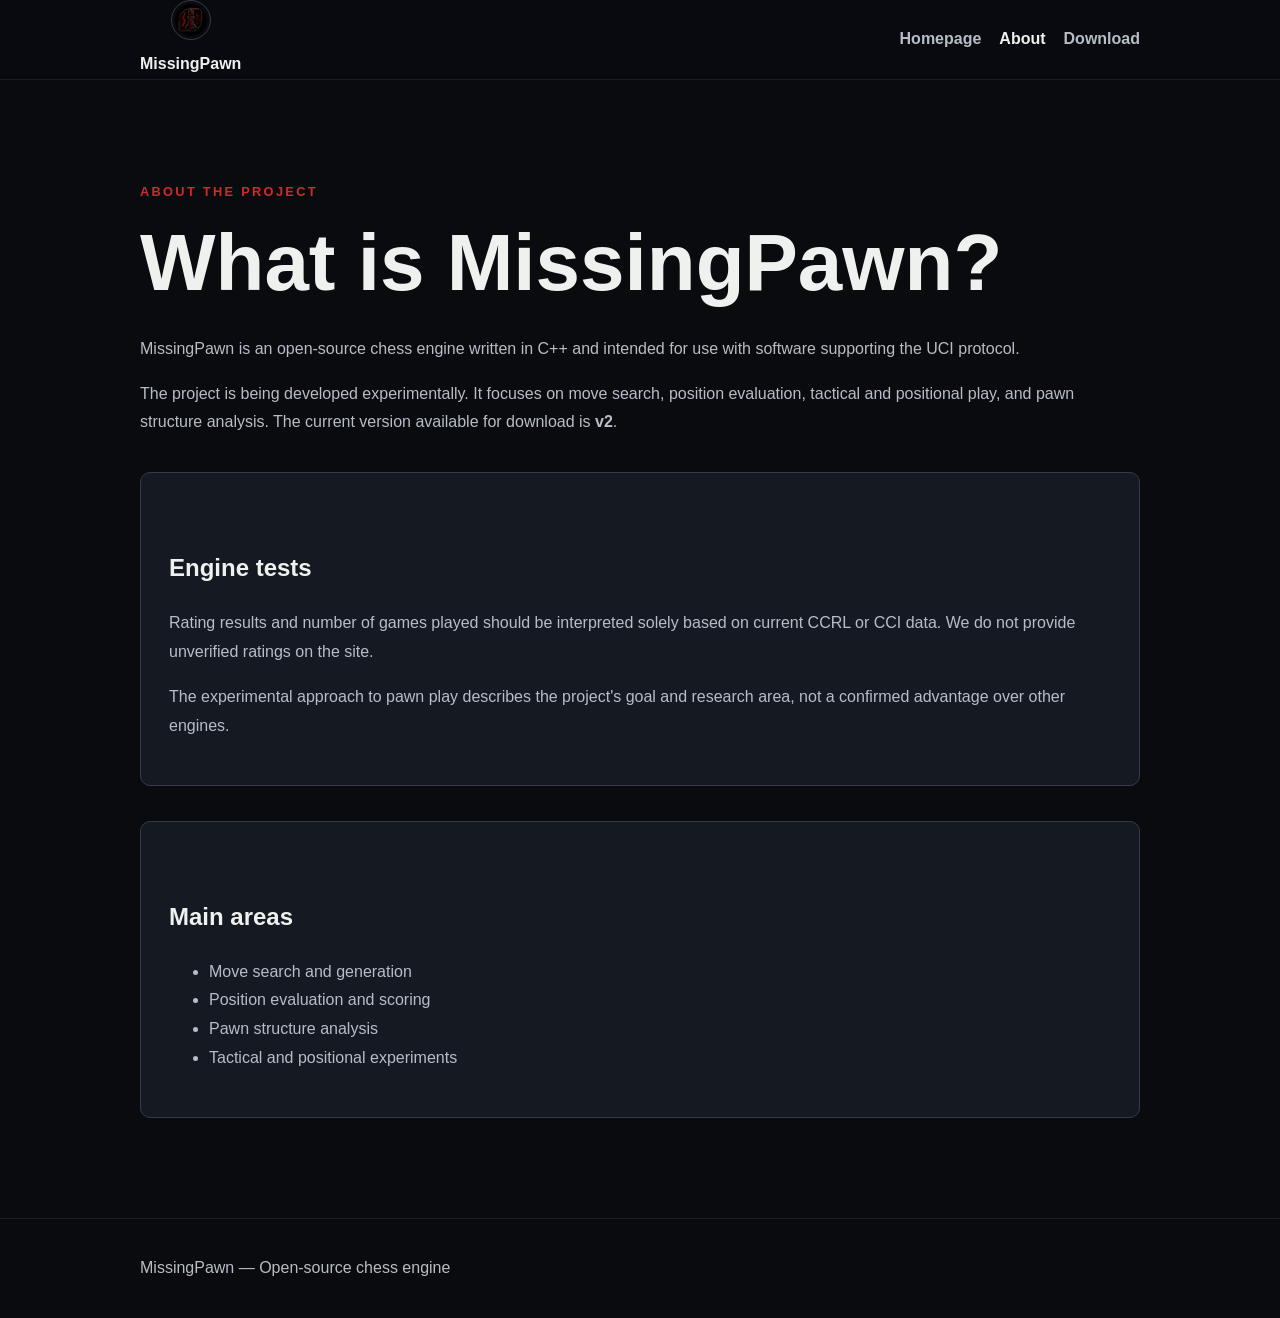
==== About.html @ ea6f80cd "fix homepage" ====
<!doctype html>
<html lang="pl">

<head>
    <meta charset="utf-8">
    <link rel="icon" href="assets/missingpawn-icon.ico" type="image/x-icon">
    <meta name="viewport" content="width=device-width,initial-scale=1">
    <meta name="description" content="About MissingPawn, an open-source UCI chess engine written in C++.">
    <link rel="canonical" href="https://missinghacker20.github.io/MissingPawn-website/About.html">
    <meta property="og:title" content="MissingPawn — About">
    <meta property="og:description" content="About the open-source MissingPawn UCI chess engine.">
    <meta property="og:url" content="https://missinghacker20.github.io/MissingPawn-website/About.html">
    <meta property="og:image" content="https://missinghacker20.github.io/MissingPawn-website/assets/missingpawn-logo.png">
    <meta property="og:type" content="website">
    <meta name="twitter:card" content="summary">
    <meta name="twitter:title" content="MissingPawn — About">
    <meta name="twitter:description" content="About the open-source MissingPawn UCI chess engine.">
    <meta name="twitter:image" content="https://missinghacker20.github.io/MissingPawn-website/assets/missingpawn-logo.png">
    <script type="application/ld+json">
        {"@context":"https://schema.org","@type":"SoftwareSourceCode","name":"MissingPawn","description":"Open-source UCI chess engine written in C++, focused on tactical pawn play.","programmingLanguage":"C++","codeRepository":"https://github.com/MissingHacker20/MissingPawn","url":"https://missinghacker20.github.io/MissingPawn-website/About.html"}
    </script>
    <title>MissingPawn — About</title>
    <style>
        :root {
            --bg: #090b0f;
            --panel: #151a22;
            --line: #353a46;
            --text: #eef1ee;
            --muted: #b7bdc7;
            --red: #d22a2a
        }

        * {
            box-sizing: border-box
        }

        body {
            margin: 0;
            background: var(--bg);
            color: var(--text);
            font: 16px/1.8 Segoe UI, Arial, sans-serif
        }

        a {
            color: inherit;
            text-decoration: none
        }

        .header {
            position: sticky;
            top: 0;
            background: #090b0fee;
            border-bottom: 1px solid #ffffff14;
            z-index: 2
        }

        .wrap {
            width: min(1000px, calc(100% - 40px));
            margin: auto
        }

        .header .wrap {
            min-height: 72px;
            display: flex;
            align-items: center;
            justify-content: space-between
        }

        .brand {
            display: flex;
            flex-direction: column;
            align-items: center;
            gap: 10px;
            font-weight: 800
        }

        .brand img {
            width: 40px;
            height: 40px;
            border: 1px solid var(--line);
            border-radius: 50%;
            padding: 3px;
            aspect-ratio: 1;
        }

        .nav {
            display: flex;
            gap: 18px;
            color: var(--muted);
            font-weight: 700
        }

        .nav a:hover,
        .nav .active {
            color: var(--text)
        }

        main {
            padding: 100px 0
        }

        .kicker {
            color: var(--red);
            font-size: .8rem;
            font-weight: 800;
            letter-spacing: .18em;
            text-transform: uppercase
        }

        h1 {
            font-size: clamp(2.8rem, 7vw, 5rem);
            line-height: 1.1;
            margin: 16px 0 28px
        }

        h2 {
            margin-top: 45px
        }

        p,
        li {
            color: var(--muted)
        }

        .panel {
            margin-top: 35px;
            padding: 28px;
            background: var(--panel);
            border: 1px solid var(--line);
            border-radius: 10px
        }

        .footer {
            padding: 35px 0;
            border-top: 1px solid #ffffff14;
            color: var(--muted)
        }

        @media(max-width:600px) {
            .nav {
                gap: 8px;
                font-size: .85rem
            }
        }
    </style>
</head>

<body>
    <header class="header">
        <div class="wrap"><a class="brand" href="./"><img
                    src="assets/missingpawn-logo.png" width="1024" height="1024" alt="Logo MissingPawn"><span>MissingPawn</span></a>
            <nav class="nav"><a href="./">Homepage</a><a class="active"
                    href="About.html">About</a><a href="Downland.html">Download</a></nav>
        </div>
    </header>
    <main class="wrap">
        <div class="kicker">About the project</div>
        <h1>What is MissingPawn?</h1>
        <p>MissingPawn is an open-source chess engine written in C++ and intended for use with software
            supporting the UCI protocol.</p>
        <p>The project is being developed experimentally. It focuses on move search, position evaluation,
            tactical and positional play, and pawn structure analysis. The current version available for download is <strong>v2</strong>.</p>
        <section class="panel">
            <h2>Engine tests</h2>
            <p>Rating results and number of games played should be interpreted solely based on current CCRL or CCI data. We do not provide unverified ratings on the site.</p>
            <p>The experimental approach to pawn play describes the project's goal and research area, not a confirmed advantage over other engines.</p>
        </section>
        <section class="panel">
            <h2>Main areas</h2>
            <ul>
                <li>Move search and generation</li>
                <li>Position evaluation and scoring</li>
                <li>Pawn structure analysis</li>
                <li>Tactical and positional experiments</li>
            </ul>
        </section>
    </main>
    <footer class="footer">
        <div class="wrap">MissingPawn — Open-source chess engine</div>
    </footer>
</body>

</html>
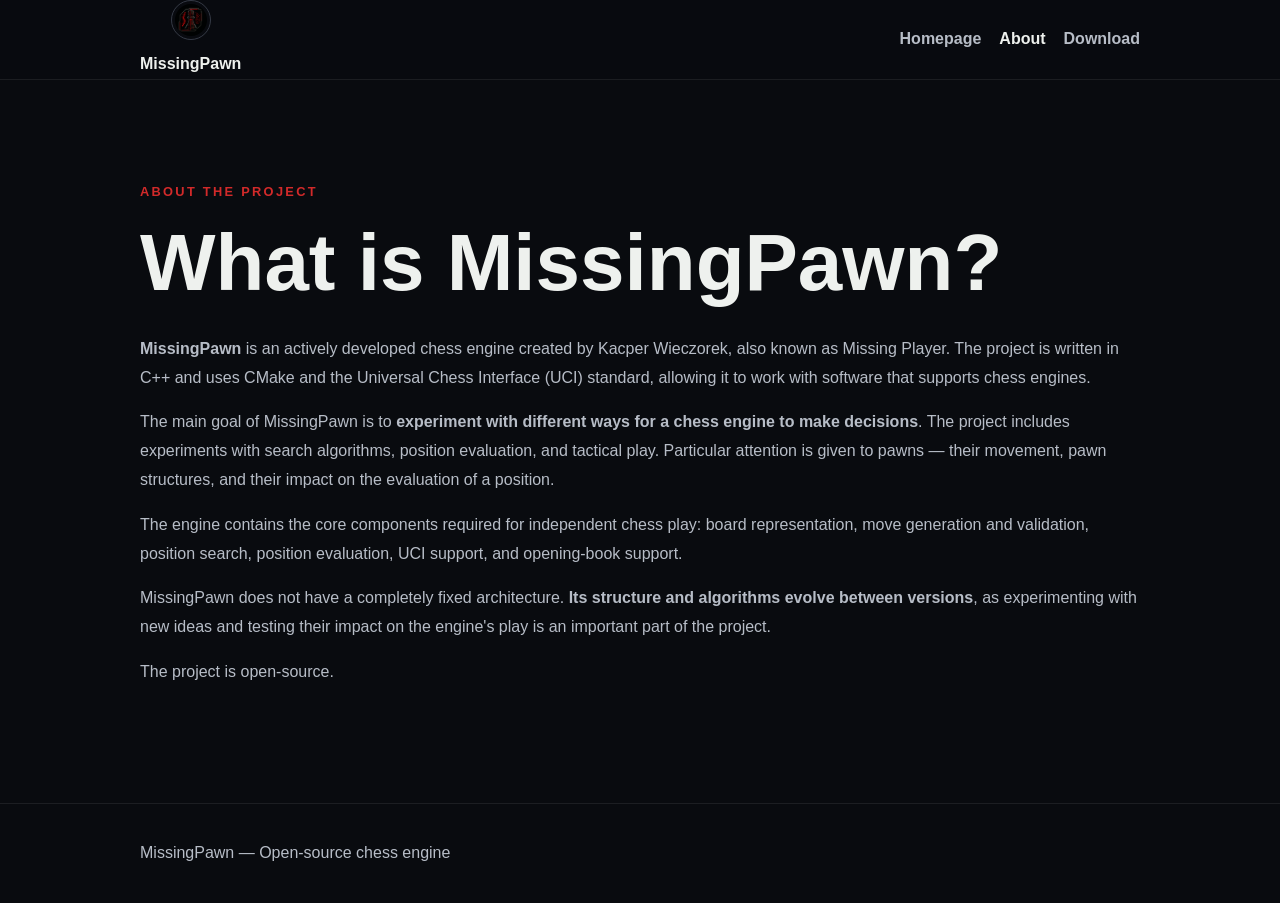
==== commit 5ec64301: "new info" ====
--- a/About.html
+++ b/About.html
@@ -154,26 +154,13 @@
         </div>
     </header>
     <main class="wrap">
-        <div class="kicker">About the project</div>
-        <h1>What is MissingPawn?</h1>
-        <p>MissingPawn is an open-source chess engine written in C++ and intended for use with software
-            supporting the UCI protocol.</p>
-        <p>The project is being developed experimentally. It focuses on move search, position evaluation,
-            tactical and positional play, and pawn structure analysis. The current version available for download is <strong>v2</strong>.</p>
-        <section class="panel">
-            <h2>Engine tests</h2>
-            <p>Rating results and number of games played should be interpreted solely based on current CCRL or CCI data. We do not provide unverified ratings on the site.</p>
-            <p>The experimental approach to pawn play describes the project's goal and research area, not a confirmed advantage over other engines.</p>
-        </section>
-        <section class="panel">
-            <h2>Main areas</h2>
-            <ul>
-                <li>Move search and generation</li>
-                <li>Position evaluation and scoring</li>
-                <li>Pawn structure analysis</li>
-                <li>Tactical and positional experiments</li>
-            </ul>
-        </section>
+<div class="kicker">About the project</div>
+    <h1>What is MissingPawn?</h1>
+    <p><strong>MissingPawn</strong> is an actively developed chess engine created by Kacper Wieczorek, also known as Missing Player. The project is written in C++ and uses CMake and the Universal Chess Interface (UCI) standard, allowing it to work with software that supports chess engines.</p>
+    <p>The main goal of MissingPawn is to <strong>experiment with different ways for a chess engine to make decisions</strong>. The project includes experiments with search algorithms, position evaluation, and tactical play. Particular attention is given to pawns — their movement, pawn structures, and their impact on the evaluation of a position.</p>
+    <p>The engine contains the core components required for independent chess play: board representation, move generation and validation, position search, position evaluation, UCI support, and opening-book support.</p>
+    <p>MissingPawn does not have a completely fixed architecture. <strong>Its structure and algorithms evolve between versions</strong>, as experimenting with new ideas and testing their impact on the engine's play is an important part of the project.</p>
+    <p>The project is open-source.</p>
     </main>
     <footer class="footer">
         <div class="wrap">MissingPawn — Open-source chess engine</div>
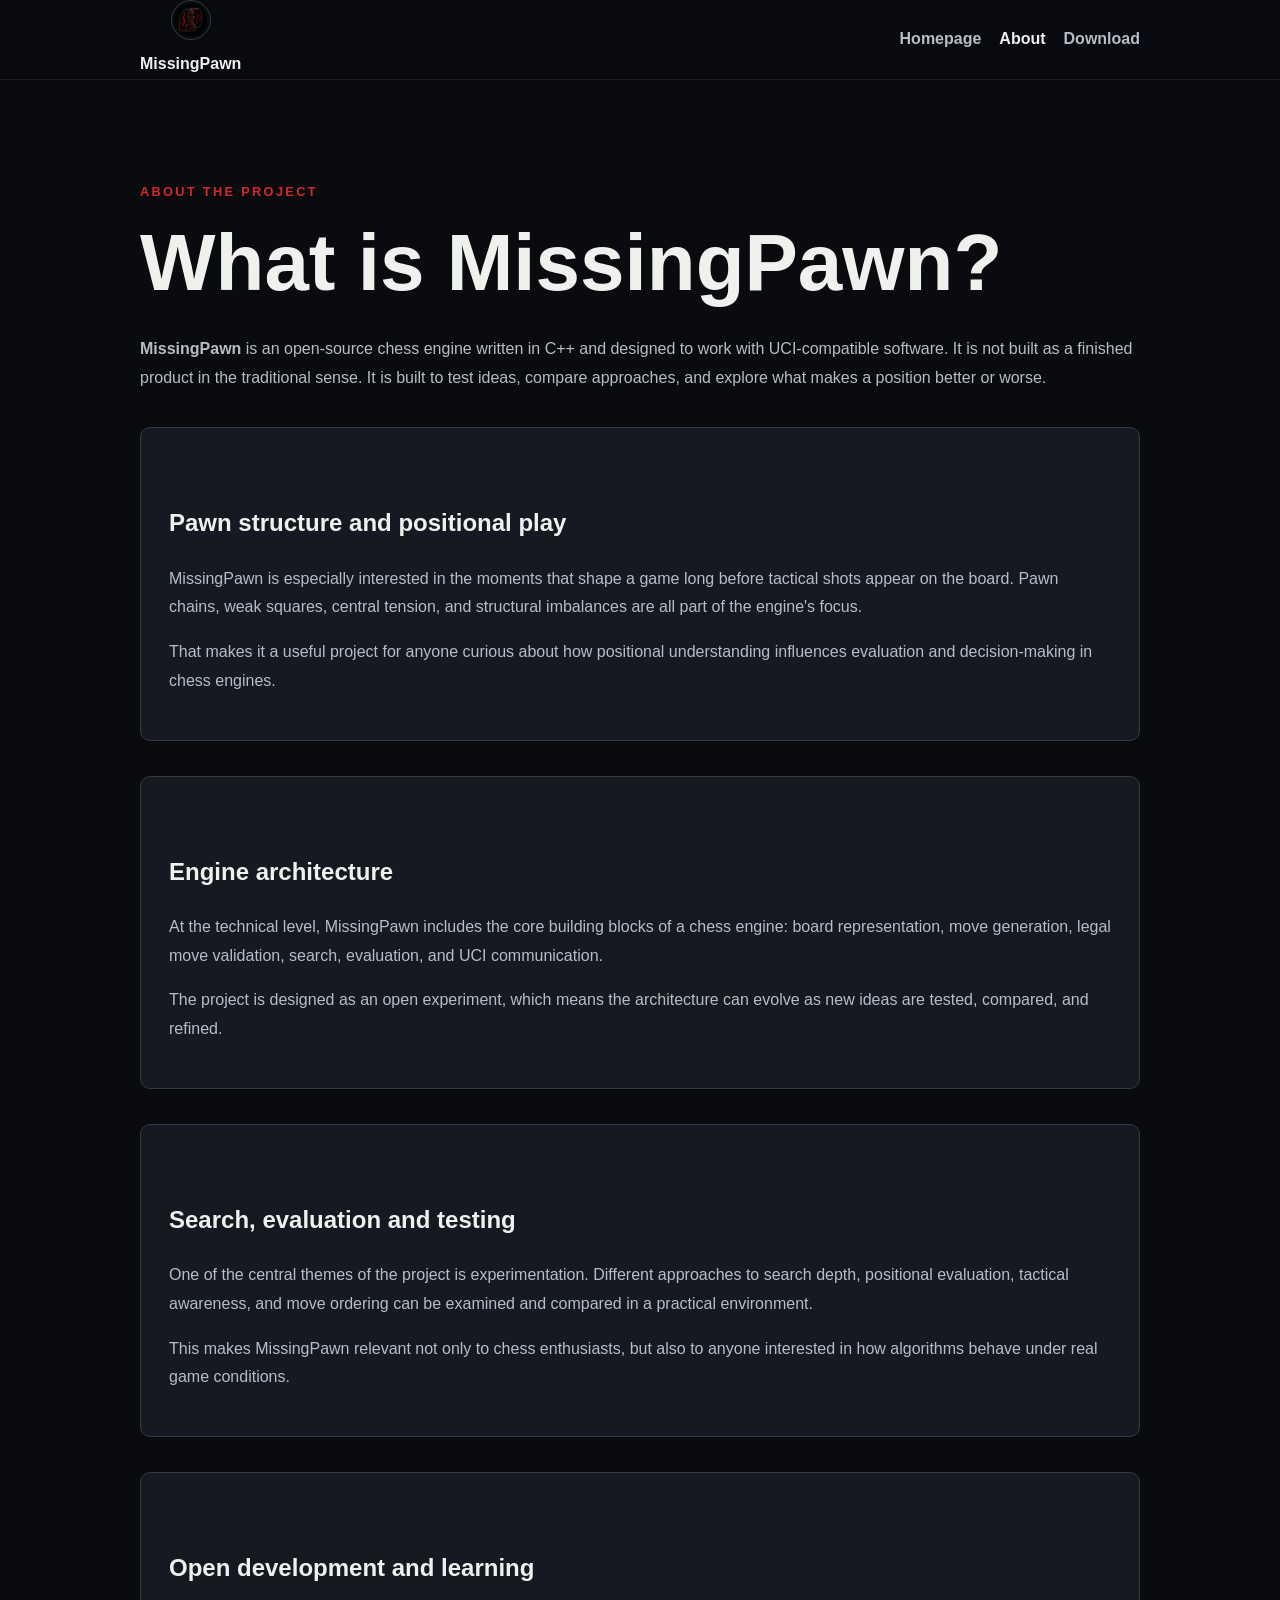
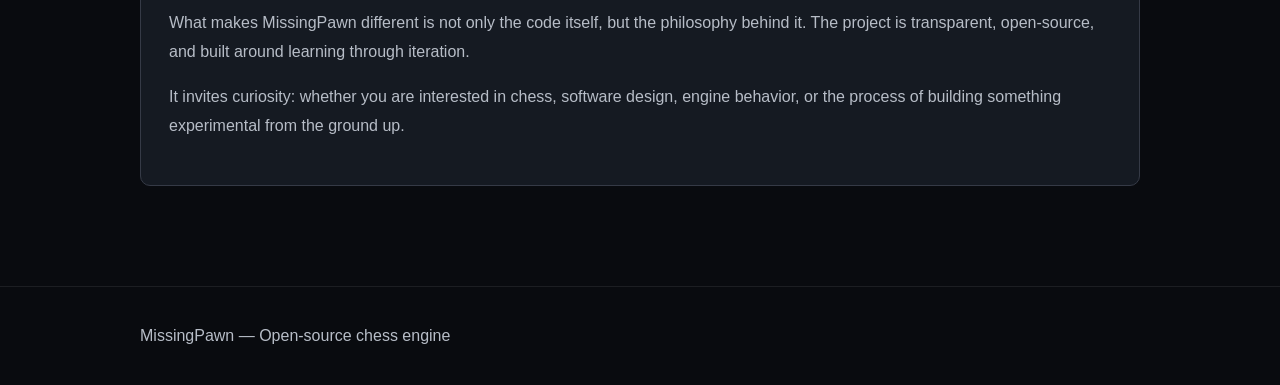
==== commit ea80ea8f: "new info v2" ====
--- a/About.html
+++ b/About.html
@@ -156,11 +156,31 @@
     <main class="wrap">
 <div class="kicker">About the project</div>
     <h1>What is MissingPawn?</h1>
-    <p><strong>MissingPawn</strong> is an actively developed chess engine created by Kacper Wieczorek, also known as Missing Player. The project is written in C++ and uses CMake and the Universal Chess Interface (UCI) standard, allowing it to work with software that supports chess engines.</p>
-    <p>The main goal of MissingPawn is to <strong>experiment with different ways for a chess engine to make decisions</strong>. The project includes experiments with search algorithms, position evaluation, and tactical play. Particular attention is given to pawns — their movement, pawn structures, and their impact on the evaluation of a position.</p>
-    <p>The engine contains the core components required for independent chess play: board representation, move generation and validation, position search, position evaluation, UCI support, and opening-book support.</p>
-    <p>MissingPawn does not have a completely fixed architecture. <strong>Its structure and algorithms evolve between versions</strong>, as experimenting with new ideas and testing their impact on the engine's play is an important part of the project.</p>
-    <p>The project is open-source.</p>
+    <p><strong>MissingPawn</strong> is an open-source chess engine written in C++ and designed to work with UCI-compatible software. It is not built as a finished product in the traditional sense. It is built to test ideas, compare approaches, and explore what makes a position better or worse.</p>
+
+    <section class="panel">
+        <h2>Pawn structure and positional play</h2>
+        <p>MissingPawn is especially interested in the moments that shape a game long before tactical shots appear on the board. Pawn chains, weak squares, central tension, and structural imbalances are all part of the engine's focus.</p>
+        <p>That makes it a useful project for anyone curious about how positional understanding influences evaluation and decision-making in chess engines.</p>
+    </section>
+
+    <section class="panel">
+        <h2>Engine architecture</h2>
+        <p>At the technical level, MissingPawn includes the core building blocks of a chess engine: board representation, move generation, legal move validation, search, evaluation, and UCI communication.</p>
+        <p>The project is designed as an open experiment, which means the architecture can evolve as new ideas are tested, compared, and refined.</p>
+    </section>
+
+    <section class="panel">
+        <h2>Search, evaluation and testing</h2>
+        <p>One of the central themes of the project is experimentation. Different approaches to search depth, positional evaluation, tactical awareness, and move ordering can be examined and compared in a practical environment.</p>
+        <p>This makes MissingPawn relevant not only to chess enthusiasts, but also to anyone interested in how algorithms behave under real game conditions.</p>
+    </section>
+
+    <section class="panel">
+        <h2>Open development and learning</h2>
+        <p>What makes MissingPawn different is not only the code itself, but the philosophy behind it. The project is transparent, open-source, and built around learning through iteration.</p>
+        <p>It invites curiosity: whether you are interested in chess, software design, engine behavior, or the process of building something experimental from the ground up.</p>
+    </section>
     </main>
     <footer class="footer">
         <div class="wrap">MissingPawn — Open-source chess engine</div>
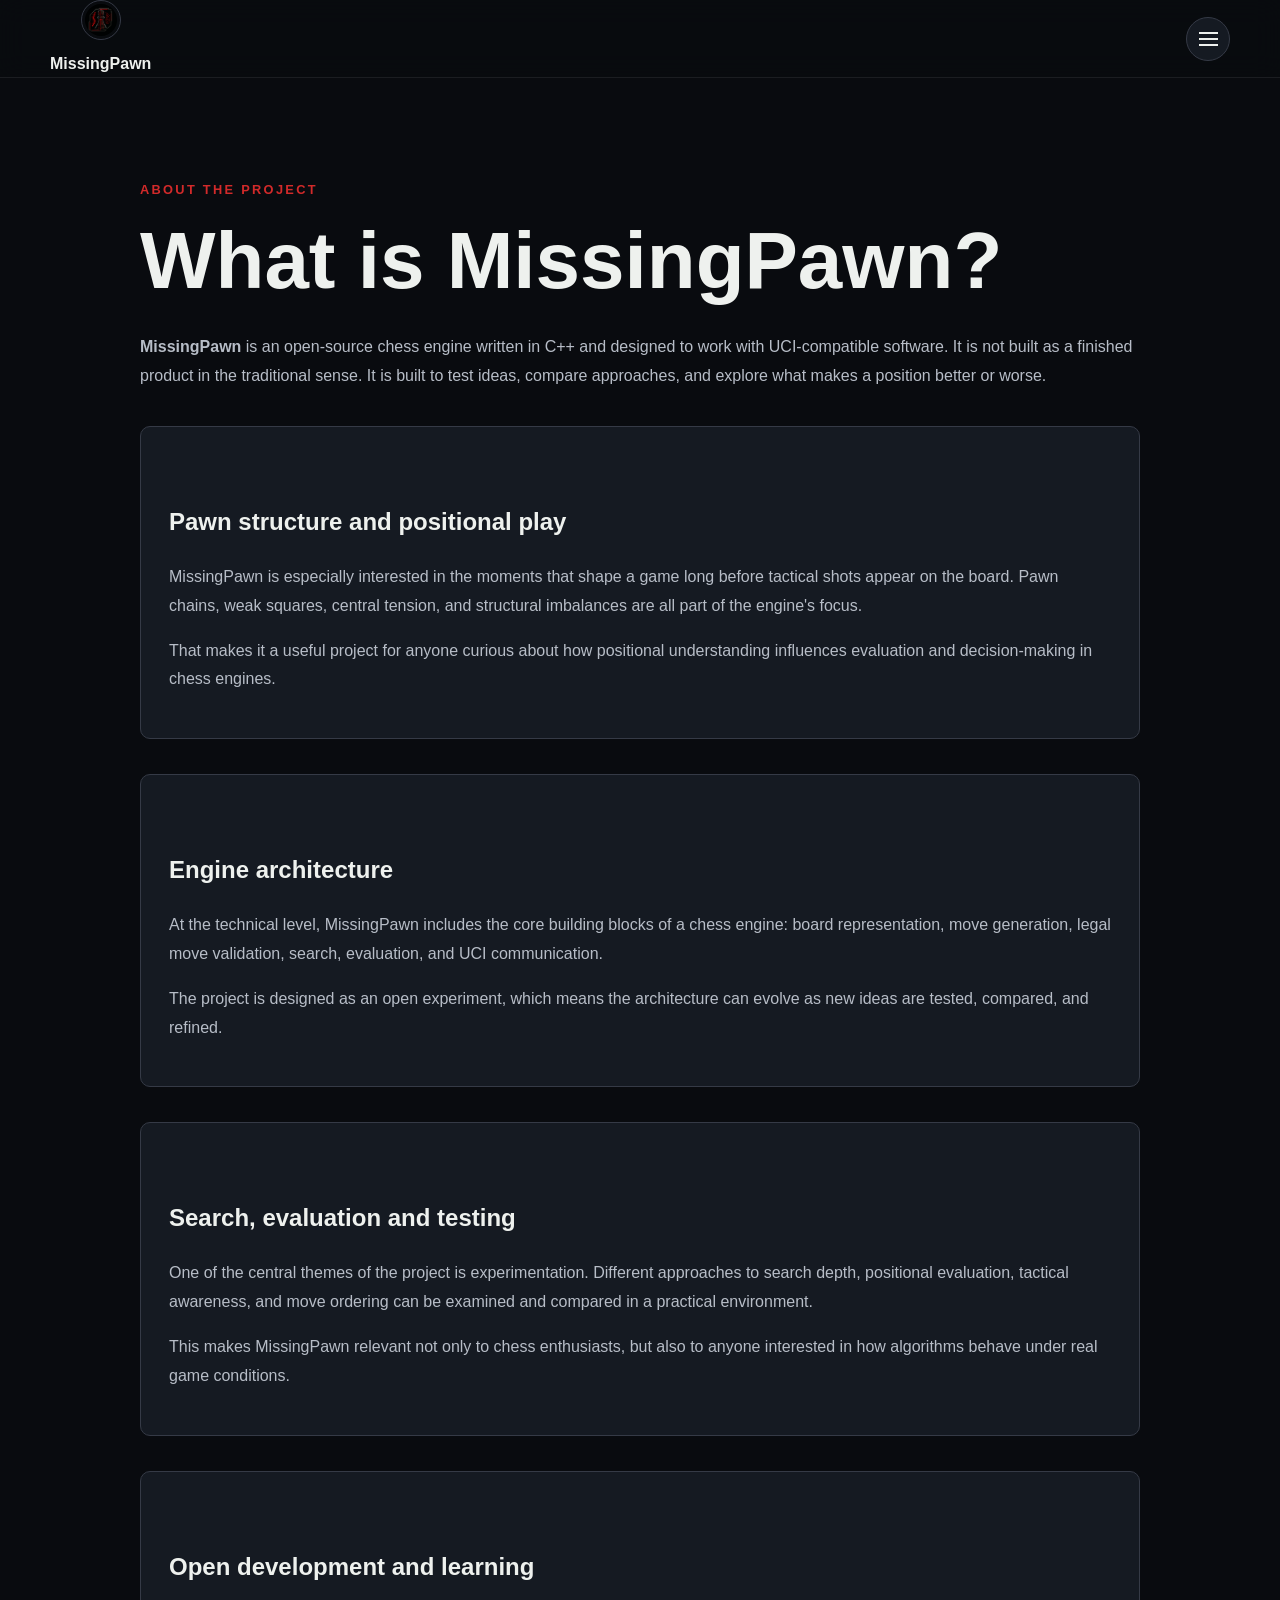
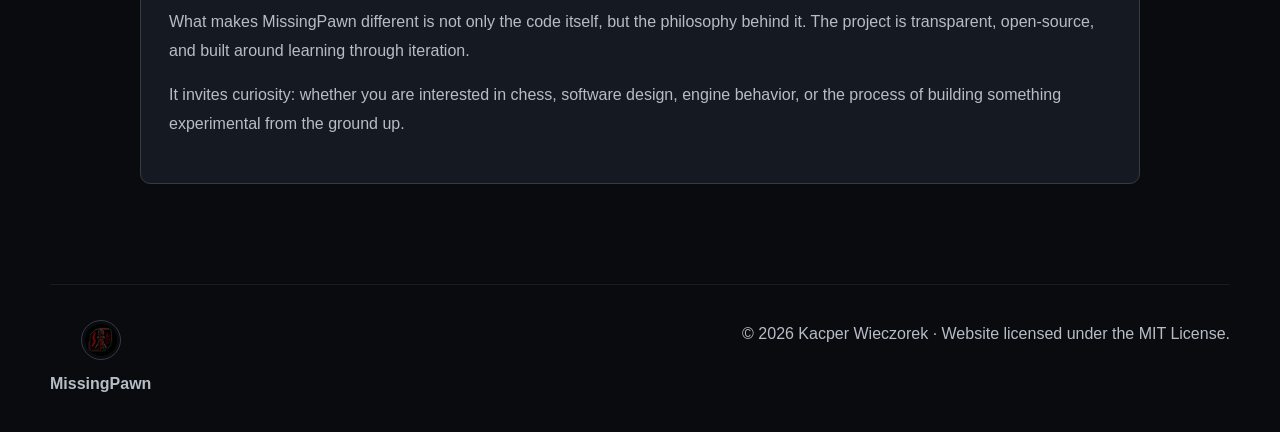
==== commit a315acfa: "format update" ====
--- a/About.html
+++ b/About.html
@@ -1,5 +1,5 @@
 <!doctype html>
-<html lang="pl">
+<html lang="en">
 
 <head>
     <meta charset="utf-8">
@@ -46,12 +46,13 @@
             text-decoration: none
         }
 
-        .header {
+        .site-header {
             position: sticky;
             top: 0;
-            background: #090b0fee;
+            z-index: 2;
+            background: #090b0fe8;
             border-bottom: 1px solid #ffffff14;
-            z-index: 2
+            backdrop-filter: blur(14px)
         }
 
         .wrap {
@@ -59,11 +60,15 @@
             margin: auto
         }
 
-        .header .wrap {
+        .header-wrap {
+            width: min(1180px, calc(100% - 40px));
             min-height: 72px;
+            margin: auto;
             display: flex;
             align-items: center;
-            justify-content: space-between
+            justify-content: flex-start;
+            gap: 20px;
+            font: 16px/1.7 Segoe UI, Arial, sans-serif
         }
 
         .brand {
@@ -83,16 +88,92 @@
             aspect-ratio: 1;
         }
 
-        .nav {
-            display: flex;
-            gap: 18px;
+        .nav-toggle {
+            display: flex;
+            margin-left: 20px;
+            width: 44px;
+            height: 44px;
+            border: 1px solid var(--line);
+            border-radius: 50%;
+            background: var(--panel);
+            color: var(--text);
+            align-items: center;
+            justify-content: center;
+            cursor: pointer
+        }
+
+        .nav-toggle span,
+        .nav-toggle span:before,
+        .nav-toggle span:after {
+            width: 19px;
+            height: 2px;
+            background: var(--text);
+            display: block;
+            position: relative
+        }
+
+        .nav-toggle span:before,
+        .nav-toggle span:after {
+            content: "";
+            position: absolute;
+            left: 0
+        }
+
+        .nav-toggle span:before {
+            top: -6px
+        }
+
+        .nav-toggle span:after {
+            top: 6px
+        }
+
+        .nav-toggle.open span {
+            background: transparent
+        }
+
+        .nav-toggle.open span:before {
+            top: 0;
+            transform: rotate(45deg)
+        }
+
+        .nav-toggle.open span:after {
+            top: 0;
+            transform: rotate(-45deg)
+        }
+
+        .primary-menu {
+            display: none;
+            position: absolute;
+            top: 72px;
+            right: 20px;
+            width: 240px;
+            margin: 0;
+            padding: 12px 20px;
+            list-style: none;
+            background: var(--panel);
+            border: 1px solid var(--line);
+            box-shadow: 0 15px 40px #0008
+        }
+
+        .primary-menu.open {
+            display: block
+        }
+
+        .primary-menu a {
+            display: block;
+            padding: 10px 0;
+            border-bottom: 1px solid #ffffff0f;
             color: var(--muted);
             font-weight: 700
         }
 
-        .nav a:hover,
-        .nav .active {
+        .primary-menu a:hover,
+        .primary-menu a.active {
             color: var(--text)
+        }
+
+        .header-wrap nav {
+            margin-left: auto
         }
 
         main {
@@ -130,27 +211,41 @@
             border-radius: 10px
         }
 
-        .footer {
+        .site-footer {
+            width: min(1180px, calc(100% - 40px));
+            margin: auto;
             padding: 35px 0;
-            border-top: 1px solid #ffffff14;
-            color: var(--muted)
+            display: flex;
+            justify-content: space-between;
+            gap: 20px;
+            border-top: 1px solid #ffffff12;
+            color: var(--muted);
+            font: 16px/1.7 Segoe UI, Arial, sans-serif
         }
 
         @media(max-width:600px) {
-            .nav {
-                gap: 8px;
-                font-size: .85rem
+            .site-footer {
+                flex-direction: column
             }
         }
+
     </style>
 </head>
 
 <body>
-    <header class="header">
-        <div class="wrap"><a class="brand" href="./"><img
-                    src="assets/missingpawn-logo.png" width="1024" height="1024" alt="Logo MissingPawn"><span>MissingPawn</span></a>
-            <nav class="nav"><a href="./">Homepage</a><a class="active"
-                    href="About.html">About</a><a href="Downland.html">Download</a></nav>
+    <header class="site-header">
+        <div class="header-wrap"><a class="brand" href="./"><img src="assets/missingpawn-logo.png" width="1024" height="1024"
+                    alt="Logo MissingPawn"><span>MissingPawn</span></a>
+            <nav>
+                <ul class="primary-menu" id="primaryMenu">
+                    <li><a href="./">Homepage</a></li>
+                    <li><a class="active" href="About.html">About</a></li>
+                    <li><a href="Download.html">Download</a></li>
+                    <li><a href="TAPA.html">TAPA</a></li>
+                </ul>
+            </nav>
+            <button class="nav-toggle" id="navToggle" aria-expanded="false" aria-controls="primaryMenu"
+                aria-label="Open menu"><span></span></button>
         </div>
     </header>
     <main class="wrap">
@@ -182,9 +277,11 @@
         <p>It invites curiosity: whether you are interested in chess, software design, engine behavior, or the process of building something experimental from the ground up.</p>
     </section>
     </main>
-    <footer class="footer">
-        <div class="wrap">MissingPawn — Open-source chess engine</div>
+    <footer class="site-footer">
+        <div class="brand"><img src="assets/missingpawn-logo.png" width="1024" height="1024" alt="Logo"><span>MissingPawn</span></div>
+        <div>© 2026 Kacper Wieczorek · Website licensed under the <a href="LICENSE">MIT License</a>.</div>
     </footer>
+    <script>const b = document.getElementById('navToggle'), m = document.getElementById('primaryMenu'); b.addEventListener('click', () => { const open = m.classList.toggle('open'); b.classList.toggle('open', open); b.setAttribute('aria-expanded', open); });</script>
 </body>
 
 </html>
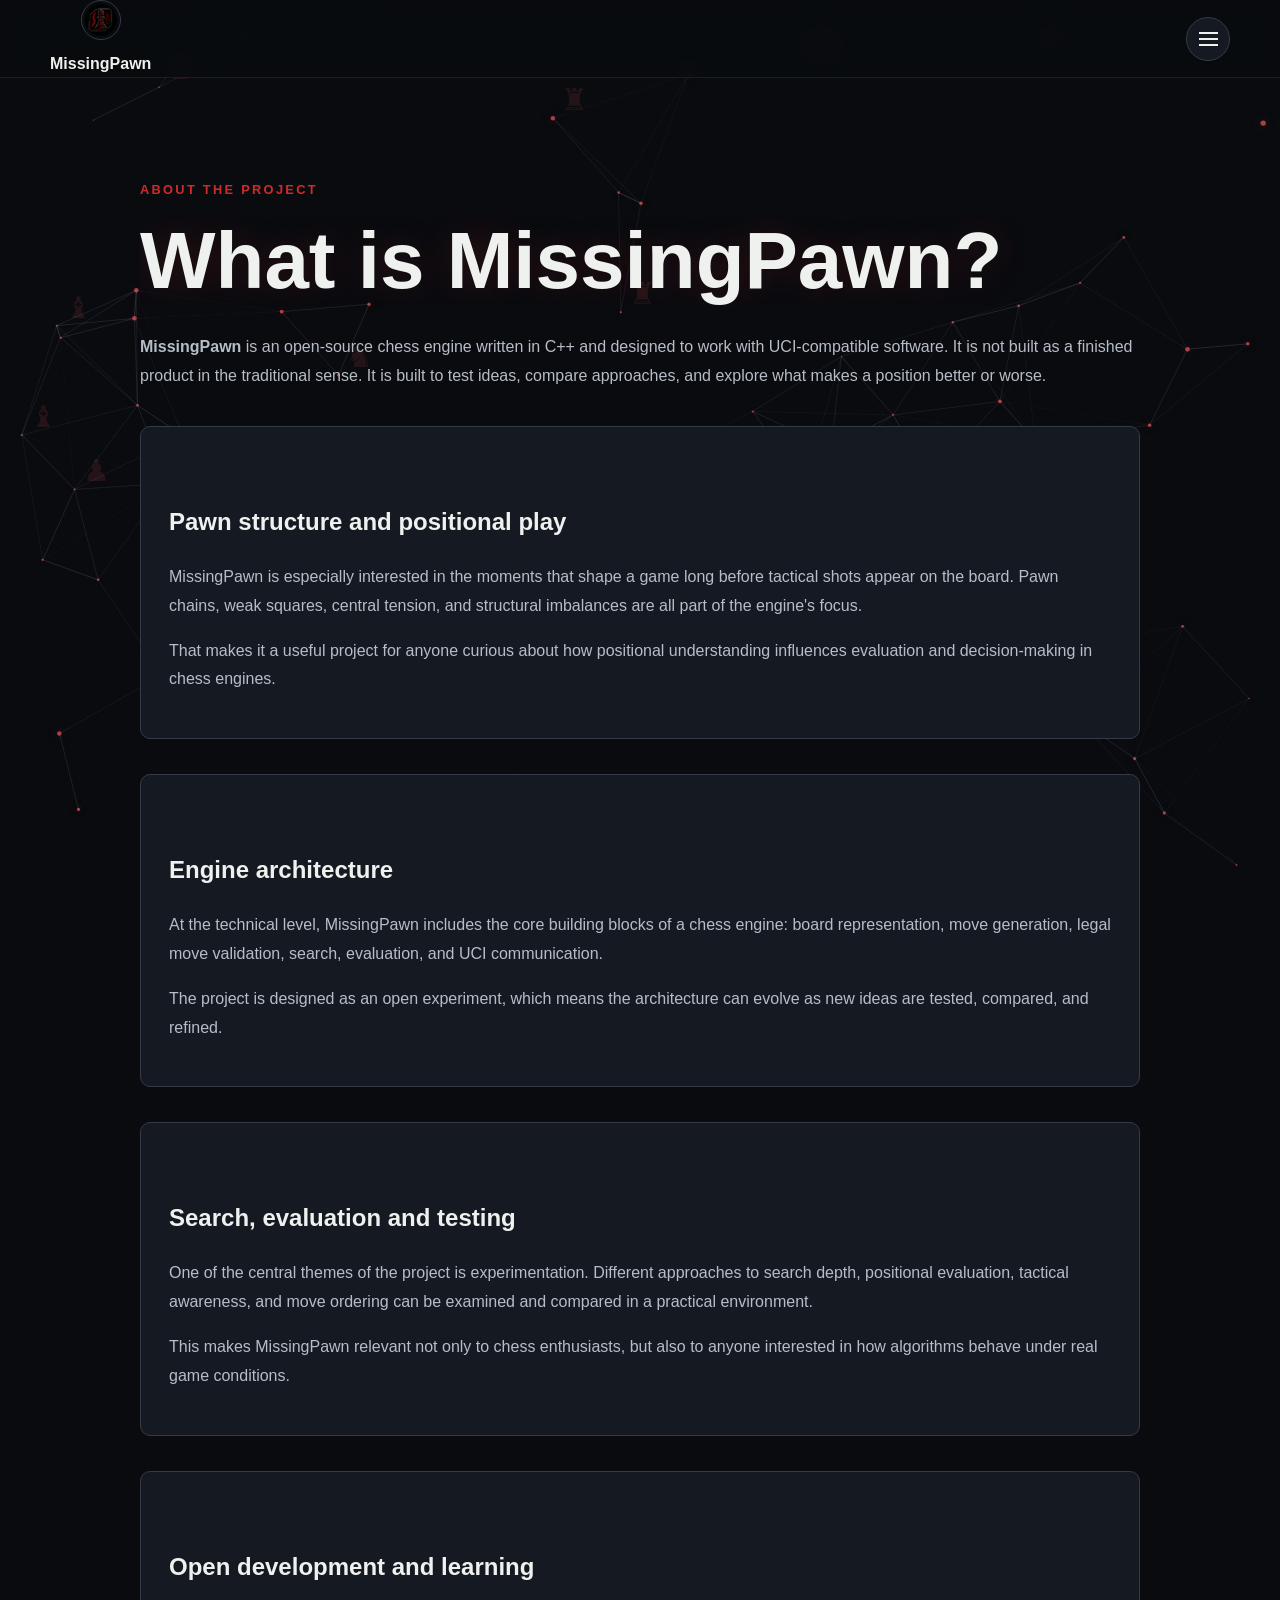
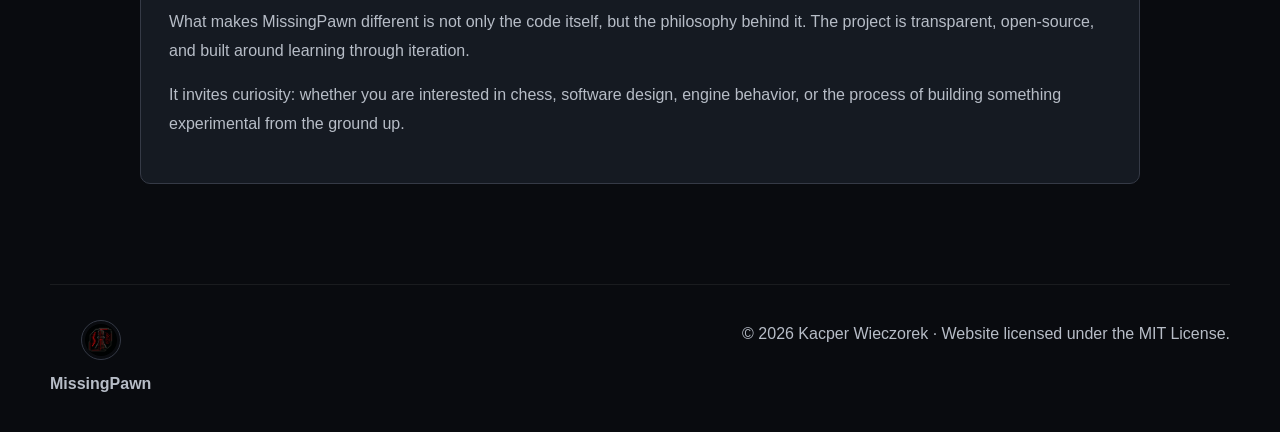
==== commit c9df372d: "add animations" ====
--- a/About.html
+++ b/About.html
@@ -4,6 +4,7 @@
 <head>
     <meta charset="utf-8">
     <link rel="icon" href="assets/missingpawn-icon.ico" type="image/x-icon">
+    <link rel="stylesheet" href="assets/site-effects.css">
     <meta name="viewport" content="width=device-width,initial-scale=1">
     <meta name="description" content="About MissingPawn, an open-source UCI chess engine written in C++.">
     <link rel="canonical" href="https://missinghacker20.github.io/MissingPawn-website/About.html">
@@ -229,6 +230,70 @@
             }
         }
 
+        @keyframes page-enter {
+            from {
+                opacity: 0;
+                transform: translateY(16px)
+            }
+
+            to {
+                opacity: 1;
+                transform: translateY(0)
+            }
+        }
+
+        .site-header {
+            animation: header-enter .55s ease-out both
+        }
+
+        @keyframes header-enter {
+            from {
+                opacity: 0;
+                transform: translateY(-12px)
+            }
+
+            to {
+                opacity: 1;
+                transform: translateY(0)
+            }
+        }
+
+        main > * {
+            animation: page-enter .65s ease-out both
+        }
+
+        main > :nth-child(2) {
+            animation-delay: .1s
+        }
+
+        main > :nth-child(3) {
+            animation-delay: .2s
+        }
+
+        main > :nth-child(4) {
+            animation-delay: .3s
+        }
+
+        .panel {
+            transition: transform .2s ease, border-color .2s ease
+        }
+
+        .panel:hover {
+            transform: translateY(-4px);
+            border-color: var(--red)
+        }
+
+        @media(prefers-reduced-motion:reduce) {
+            *,
+            *::before,
+            *::after {
+                scroll-behavior: auto !important;
+                animation-duration: .01ms !important;
+                animation-iteration-count: 1 !important;
+                transition-duration: .01ms !important
+            }
+        }
+
     </style>
 </head>
 
@@ -282,6 +347,7 @@
         <div>© 2026 Kacper Wieczorek · Website licensed under the <a href="LICENSE">MIT License</a>.</div>
     </footer>
     <script>const b = document.getElementById('navToggle'), m = document.getElementById('primaryMenu'); b.addEventListener('click', () => { const open = m.classList.toggle('open'); b.classList.toggle('open', open); b.setAttribute('aria-expanded', open); });</script>
+    <script src="assets/site-effects.js"></script>
 </body>
 
 </html>
--- a/assets/site-effects.css
+++ b/assets/site-effects.css
@@ -0,0 +1,61 @@
+body {
+    isolation: isolate;
+}
+
+body::before {
+    z-index: 0;
+}
+
+.ambient-canvas {
+    position: fixed;
+    inset: 0;
+    z-index: 1;
+    width: 100%;
+    height: 100%;
+    pointer-events: none;
+    opacity: .9;
+}
+
+body > header,
+body > main,
+body > footer {
+    position: relative;
+    z-index: 2;
+}
+
+body > header.site-header {
+    z-index: 3;
+}
+
+h1 {
+    text-shadow: 0 0 34px rgba(210, 42, 42, .18);
+}
+
+h1.motion-reveal {
+    clip-path: inset(0 100% 0 0);
+    transition: clip-path 1.1s cubic-bezier(.2, .75, .25, 1);
+}
+
+h1.motion-reveal.is-visible {
+    clip-path: inset(0);
+    animation: title-glow 4s ease-in-out 1.1s infinite alternate;
+}
+
+@keyframes title-glow {
+    from {
+        text-shadow: 0 0 20px rgba(210, 42, 42, .12);
+    }
+
+    to {
+        text-shadow: 0 0 42px rgba(210, 42, 42, .32);
+    }
+}
+
+@media (prefers-reduced-motion: reduce) {
+    h1.motion-reveal,
+    h1.motion-reveal.is-visible {
+        clip-path: none;
+        transition: none;
+        animation: none;
+    }
+}
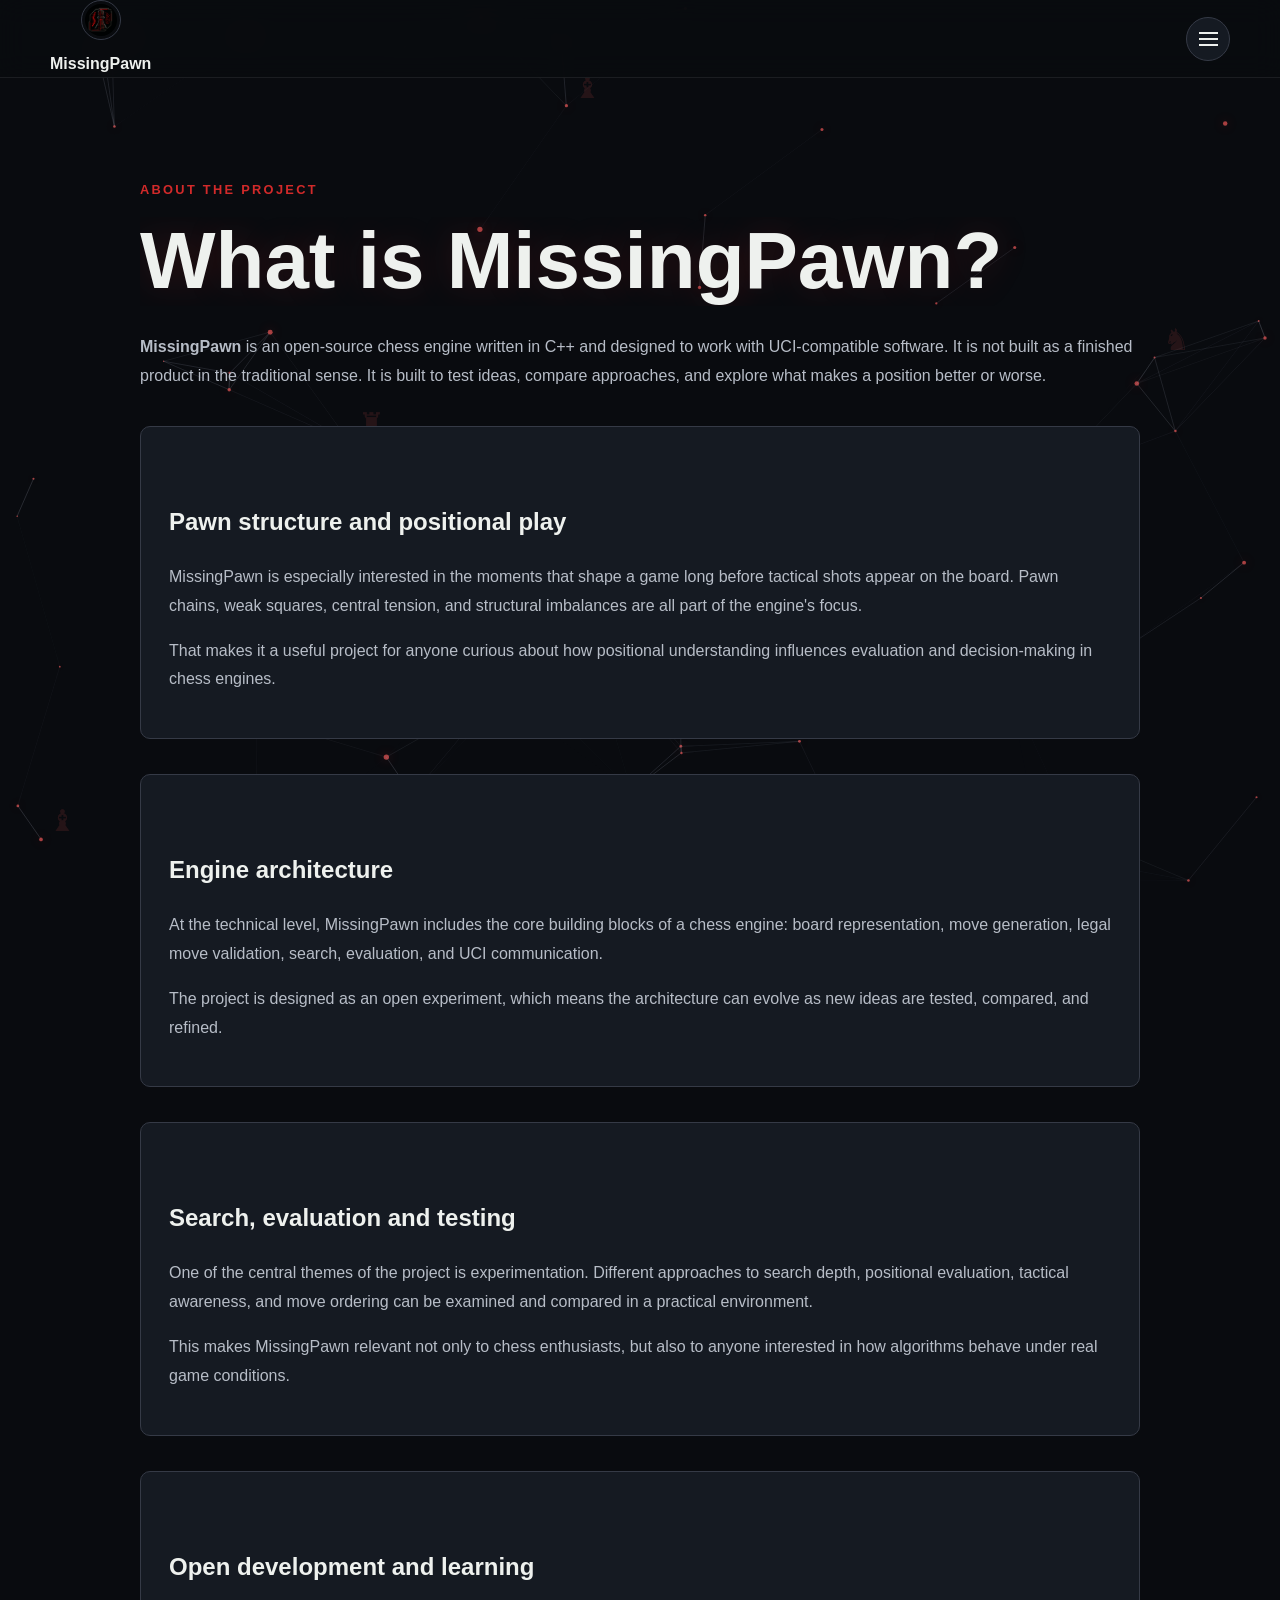
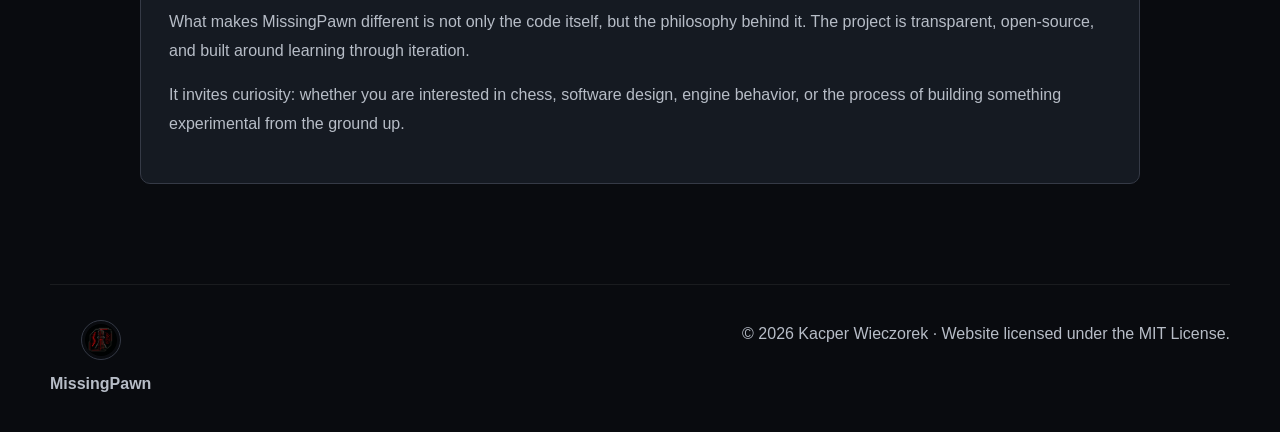
==== commit f8988e52: "data update" ====
--- a/About.html
+++ b/About.html
@@ -4,6 +4,8 @@
 <head>
     <meta charset="utf-8">
     <link rel="icon" href="assets/missingpawn-icon.ico" type="image/x-icon">
+    <link rel="stylesheet" href="assets/common.css">
+    <link rel="stylesheet" href="assets/about.css">
     <link rel="stylesheet" href="assets/site-effects.css">
     <meta name="viewport" content="width=device-width,initial-scale=1">
     <meta name="description" content="About MissingPawn, an open-source UCI chess engine written in C++.">
@@ -21,280 +23,6 @@
         {"@context":"https://schema.org","@type":"SoftwareSourceCode","name":"MissingPawn","description":"Open-source UCI chess engine written in C++, focused on tactical pawn play.","programmingLanguage":"C++","codeRepository":"https://github.com/MissingHacker20/MissingPawn","url":"https://missinghacker20.github.io/MissingPawn-website/About.html"}
     </script>
     <title>MissingPawn — About</title>
-    <style>
-        :root {
-            --bg: #090b0f;
-            --panel: #151a22;
-            --line: #353a46;
-            --text: #eef1ee;
-            --muted: #b7bdc7;
-            --red: #d22a2a
-        }
-
-        * {
-            box-sizing: border-box
-        }
-
-        body {
-            margin: 0;
-            background: var(--bg);
-            color: var(--text);
-            font: 16px/1.8 Segoe UI, Arial, sans-serif
-        }
-
-        a {
-            color: inherit;
-            text-decoration: none
-        }
-
-        .site-header {
-            position: sticky;
-            top: 0;
-            z-index: 2;
-            background: #090b0fe8;
-            border-bottom: 1px solid #ffffff14;
-            backdrop-filter: blur(14px)
-        }
-
-        .wrap {
-            width: min(1000px, calc(100% - 40px));
-            margin: auto
-        }
-
-        .header-wrap {
-            width: min(1180px, calc(100% - 40px));
-            min-height: 72px;
-            margin: auto;
-            display: flex;
-            align-items: center;
-            justify-content: flex-start;
-            gap: 20px;
-            font: 16px/1.7 Segoe UI, Arial, sans-serif
-        }
-
-        .brand {
-            display: flex;
-            flex-direction: column;
-            align-items: center;
-            gap: 10px;
-            font-weight: 800
-        }
-
-        .brand img {
-            width: 40px;
-            height: 40px;
-            border: 1px solid var(--line);
-            border-radius: 50%;
-            padding: 3px;
-            aspect-ratio: 1;
-        }
-
-        .nav-toggle {
-            display: flex;
-            margin-left: 20px;
-            width: 44px;
-            height: 44px;
-            border: 1px solid var(--line);
-            border-radius: 50%;
-            background: var(--panel);
-            color: var(--text);
-            align-items: center;
-            justify-content: center;
-            cursor: pointer
-        }
-
-        .nav-toggle span,
-        .nav-toggle span:before,
-        .nav-toggle span:after {
-            width: 19px;
-            height: 2px;
-            background: var(--text);
-            display: block;
-            position: relative
-        }
-
-        .nav-toggle span:before,
-        .nav-toggle span:after {
-            content: "";
-            position: absolute;
-            left: 0
-        }
-
-        .nav-toggle span:before {
-            top: -6px
-        }
-
-        .nav-toggle span:after {
-            top: 6px
-        }
-
-        .nav-toggle.open span {
-            background: transparent
-        }
-
-        .nav-toggle.open span:before {
-            top: 0;
-            transform: rotate(45deg)
-        }
-
-        .nav-toggle.open span:after {
-            top: 0;
-            transform: rotate(-45deg)
-        }
-
-        .primary-menu {
-            display: none;
-            position: absolute;
-            top: 72px;
-            right: 20px;
-            width: 240px;
-            margin: 0;
-            padding: 12px 20px;
-            list-style: none;
-            background: var(--panel);
-            border: 1px solid var(--line);
-            box-shadow: 0 15px 40px #0008
-        }
-
-        .primary-menu.open {
-            display: block
-        }
-
-        .primary-menu a {
-            display: block;
-            padding: 10px 0;
-            border-bottom: 1px solid #ffffff0f;
-            color: var(--muted);
-            font-weight: 700
-        }
-
-        .primary-menu a:hover,
-        .primary-menu a.active {
-            color: var(--text)
-        }
-
-        .header-wrap nav {
-            margin-left: auto
-        }
-
-        main {
-            padding: 100px 0
-        }
-
-        .kicker {
-            color: var(--red);
-            font-size: .8rem;
-            font-weight: 800;
-            letter-spacing: .18em;
-            text-transform: uppercase
-        }
-
-        h1 {
-            font-size: clamp(2.8rem, 7vw, 5rem);
-            line-height: 1.1;
-            margin: 16px 0 28px
-        }
-
-        h2 {
-            margin-top: 45px
-        }
-
-        p,
-        li {
-            color: var(--muted)
-        }
-
-        .panel {
-            margin-top: 35px;
-            padding: 28px;
-            background: var(--panel);
-            border: 1px solid var(--line);
-            border-radius: 10px
-        }
-
-        .site-footer {
-            width: min(1180px, calc(100% - 40px));
-            margin: auto;
-            padding: 35px 0;
-            display: flex;
-            justify-content: space-between;
-            gap: 20px;
-            border-top: 1px solid #ffffff12;
-            color: var(--muted);
-            font: 16px/1.7 Segoe UI, Arial, sans-serif
-        }
-
-        @media(max-width:600px) {
-            .site-footer {
-                flex-direction: column
-            }
-        }
-
-        @keyframes page-enter {
-            from {
-                opacity: 0;
-                transform: translateY(16px)
-            }
-
-            to {
-                opacity: 1;
-                transform: translateY(0)
-            }
-        }
-
-        .site-header {
-            animation: header-enter .55s ease-out both
-        }
-
-        @keyframes header-enter {
-            from {
-                opacity: 0;
-                transform: translateY(-12px)
-            }
-
-            to {
-                opacity: 1;
-                transform: translateY(0)
-            }
-        }
-
-        main > * {
-            animation: page-enter .65s ease-out both
-        }
-
-        main > :nth-child(2) {
-            animation-delay: .1s
-        }
-
-        main > :nth-child(3) {
-            animation-delay: .2s
-        }
-
-        main > :nth-child(4) {
-            animation-delay: .3s
-        }
-
-        .panel {
-            transition: transform .2s ease, border-color .2s ease
-        }
-
-        .panel:hover {
-            transform: translateY(-4px);
-            border-color: var(--red)
-        }
-
-        @media(prefers-reduced-motion:reduce) {
-            *,
-            *::before,
-            *::after {
-                scroll-behavior: auto !important;
-                animation-duration: .01ms !important;
-                animation-iteration-count: 1 !important;
-                transition-duration: .01ms !important
-            }
-        }
-
-    </style>
 </head>
 
 <body>
@@ -310,7 +38,7 @@
                 </ul>
             </nav>
             <button class="nav-toggle" id="navToggle" aria-expanded="false" aria-controls="primaryMenu"
-                aria-label="Open menu"><span></span></button>
+                aria-label="Open menu" type="button"><span></span></button>
         </div>
     </header>
     <main class="wrap">
@@ -346,7 +74,7 @@
         <div class="brand"><img src="assets/missingpawn-logo.png" width="1024" height="1024" alt="Logo"><span>MissingPawn</span></div>
         <div>© 2026 Kacper Wieczorek · Website licensed under the <a href="LICENSE">MIT License</a>.</div>
     </footer>
-    <script>const b = document.getElementById('navToggle'), m = document.getElementById('primaryMenu'); b.addEventListener('click', () => { const open = m.classList.toggle('open'); b.classList.toggle('open', open); b.setAttribute('aria-expanded', open); });</script>
+    <script>const b=document.getElementById('navToggle'),m=document.getElementById('primaryMenu');b.addEventListener('click',()=>{const open=m.classList.toggle('open');b.classList.toggle('open',open);b.setAttribute('aria-expanded',open);b.setAttribute('aria-label',open?'Close menu':'Open menu');});</script>
     <script src="assets/site-effects.js"></script>
 </body>
 
--- a/assets/common.css
+++ b/assets/common.css
@@ -0,0 +1,217 @@
+/* Shared site styles */
+:root {
+    --bg: #090b0f;
+    --panel: #151a22;
+    --line: #353a46;
+    --text: #eef1ee;
+    --muted: #b7bdc7;
+    --red: #d22a2a
+}
+
+* {
+    box-sizing: border-box
+}
+
+a {
+    color: inherit;
+    text-decoration: none
+}
+
+.site-header {
+    position: sticky;
+    top: 0;
+    z-index: 3;
+    background: #090b0fe8;
+    border-bottom: 1px solid #ffffff14;
+    backdrop-filter: blur(14px)
+}
+
+.header-wrap,
+.site-footer {
+    width: min(1180px, calc(100% - 40px));
+    margin: auto
+}
+
+.header-wrap {
+    min-height: 72px;
+    display: flex;
+    align-items: center;
+    justify-content: flex-start;
+    gap: 20px;
+    font: 16px/1.7 Segoe UI, Arial, sans-serif
+}
+
+.brand {
+    display: flex;
+    flex-direction: column;
+    align-items: center;
+    gap: 10px;
+    font-weight: 800
+}
+
+.brand img {
+    width: 40px;
+    height: 40px;
+    border: 1px solid var(--line);
+    border-radius: 50%;
+    padding: 3px;
+    aspect-ratio: 1
+}
+
+.nav-toggle {
+    display: flex;
+    margin-left: 20px;
+    width: 44px;
+    height: 44px;
+    border: 1px solid var(--line);
+    border-radius: 50%;
+    background: var(--panel);
+    color: var(--text);
+    align-items: center;
+    justify-content: center;
+    cursor: pointer
+}
+
+.nav-toggle span,
+.nav-toggle span:before,
+.nav-toggle span:after {
+    width: 19px;
+    height: 2px;
+    background: var(--text);
+    display: block;
+    position: relative
+}
+
+.nav-toggle span:before,
+.nav-toggle span:after {
+    content: "";
+    position: absolute;
+    left: 0
+}
+
+.nav-toggle span:before {
+    top: -6px
+}
+
+.nav-toggle span:after {
+    top: 6px
+}
+
+.nav-toggle.open span {
+    background: transparent
+}
+
+.nav-toggle.open span:before {
+    top: 0;
+    transform: rotate(45deg)
+}
+
+.nav-toggle.open span:after {
+    top: 0;
+    transform: rotate(-45deg)
+}
+
+.primary-menu {
+    display: none;
+    position: absolute;
+    top: 72px;
+    right: 20px;
+    width: min(240px, calc(100vw - 40px));
+    margin: 0;
+    padding: 12px 20px;
+    list-style: none;
+    background: var(--panel);
+    border: 1px solid var(--line);
+    box-shadow: 0 15px 40px #0008
+}
+
+.primary-menu.open {
+    display: block
+}
+
+.primary-menu a {
+    display: block;
+    padding: 10px 0;
+    border-bottom: 1px solid #ffffff0f;
+    color: var(--muted);
+    font-weight: 700
+}
+
+.primary-menu a:hover,
+.primary-menu a.active {
+    color: var(--text)
+}
+
+.header-wrap nav {
+    margin-left: auto
+}
+
+.site-footer {
+    padding: 35px 0;
+    display: flex;
+    justify-content: space-between;
+    gap: 20px;
+    border-top: 1px solid #ffffff12;
+    color: var(--muted);
+    font: 16px/1.7 Segoe UI, Arial, sans-serif
+}
+
+.nav-toggle,
+.btn,
+.card,
+.hero-visual,
+.panel,
+.objective,
+.info-panel {
+    transition: transform .2s ease, border-color .2s ease, background-color .2s ease
+}
+
+@media(max-width:600px) {
+    .site-footer {
+        flex-direction: column
+    }
+}
+
+@keyframes page-enter {
+    from {
+        opacity: 0;
+        transform: translateY(16px)
+    }
+
+    to {
+        opacity: 1;
+        transform: translateY(0)
+    }
+}
+
+.site-header {
+    animation: header-enter .55s ease-out both
+}
+
+@keyframes header-enter {
+    from {
+        opacity: 0;
+        transform: translateY(-12px)
+    }
+
+    to {
+        opacity: 1;
+        transform: translateY(0)
+    }
+}
+
+main>* {
+    animation: page-enter .65s ease-out both
+}
+
+@media(prefers-reduced-motion:reduce) {
+
+    *,
+    *::before,
+    *::after {
+        scroll-behavior: auto !important;
+        animation-duration: .01ms !important;
+        animation-iteration-count: 1 !important;
+        transition-duration: .01ms !important
+    }
+}
--- a/assets/about.css
+++ b/assets/about.css
@@ -0,0 +1,61 @@
+body {
+    margin: 0;
+    background: var(--bg);
+    color: var(--text);
+    font: 16px/1.8 Segoe UI, Arial, sans-serif
+}
+
+.wrap {
+    width: min(1000px, calc(100% - 40px));
+    margin: auto
+}
+
+main.wrap {
+    padding: 100px 0
+}
+
+.kicker {
+    color: var(--red);
+    font-size: .8rem;
+    font-weight: 800;
+    letter-spacing: .18em;
+    text-transform: uppercase
+}
+
+h1 {
+    font-size: clamp(2.8rem, 7vw, 5rem);
+    line-height: 1.1;
+    margin: 16px 0 28px
+}
+
+h2 {
+    margin-top: 45px
+}
+
+p,
+li {
+    color: var(--muted)
+}
+
+.panel {
+    margin-top: 35px;
+    padding: 28px;
+    background: var(--panel);
+    border: 1px solid var(--line);
+    border-radius: 10px
+}
+
+.panel:hover {
+    transform: translateY(-4px);
+    border-color: var(--red)
+}
+
+@media(max-width:600px) {
+    main.wrap {
+        padding: 55px 0
+    }
+
+    .panel {
+        padding: 20px
+    }
+}
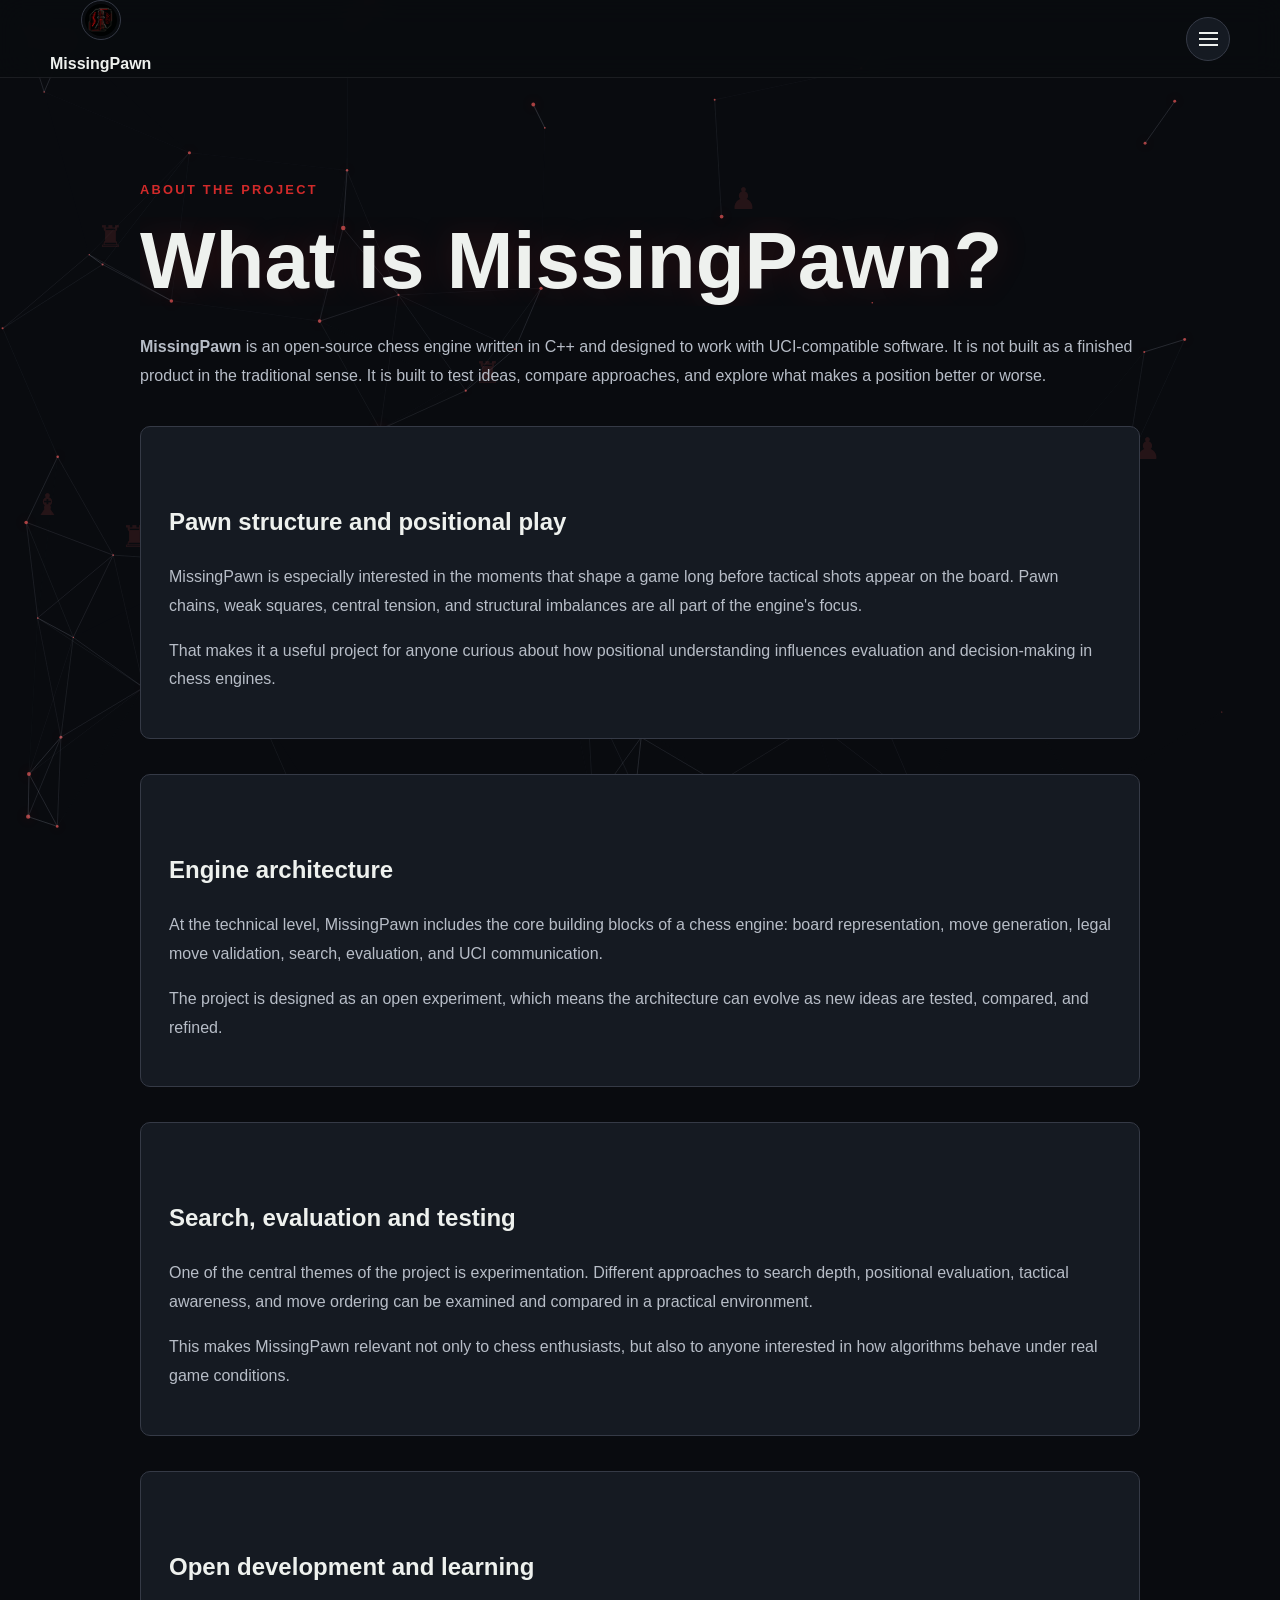
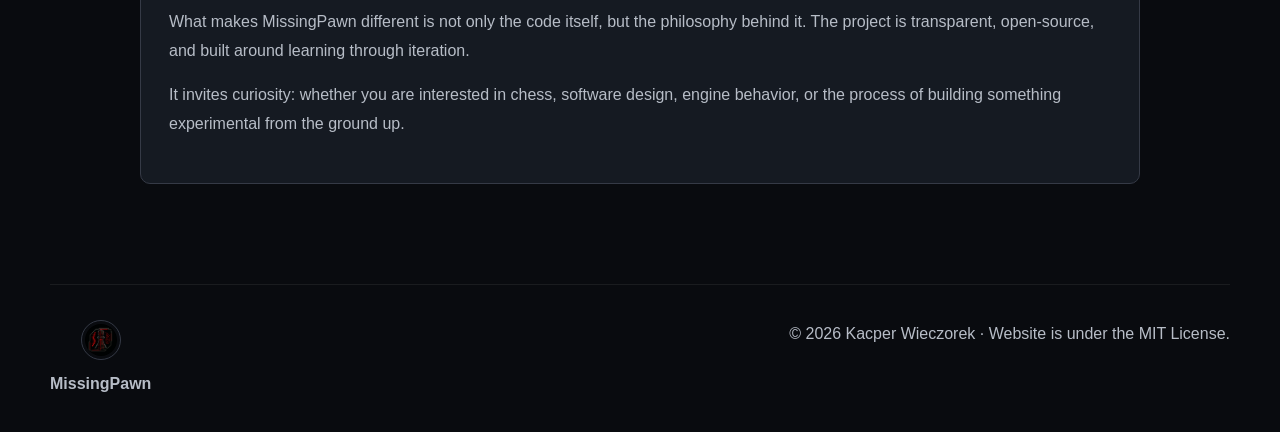
==== commit 45c312f5: "mini info fix" ====
--- a/About.html
+++ b/About.html
@@ -72,7 +72,7 @@
     </main>
     <footer class="site-footer">
         <div class="brand"><img src="assets/missingpawn-logo.png" width="1024" height="1024" alt="Logo"><span>MissingPawn</span></div>
-        <div>© 2026 Kacper Wieczorek · Website licensed under the <a href="LICENSE">MIT License</a>.</div>
+        <div>&copy; 2026 Kacper Wieczorek · Website is under the <a href="LICENSE">MIT License</a>.</div>
     </footer>
     <script>const b=document.getElementById('navToggle'),m=document.getElementById('primaryMenu');b.addEventListener('click',()=>{const open=m.classList.toggle('open');b.classList.toggle('open',open);b.setAttribute('aria-expanded',open);b.setAttribute('aria-label',open?'Close menu':'Open menu');});</script>
     <script src="assets/site-effects.js"></script>
